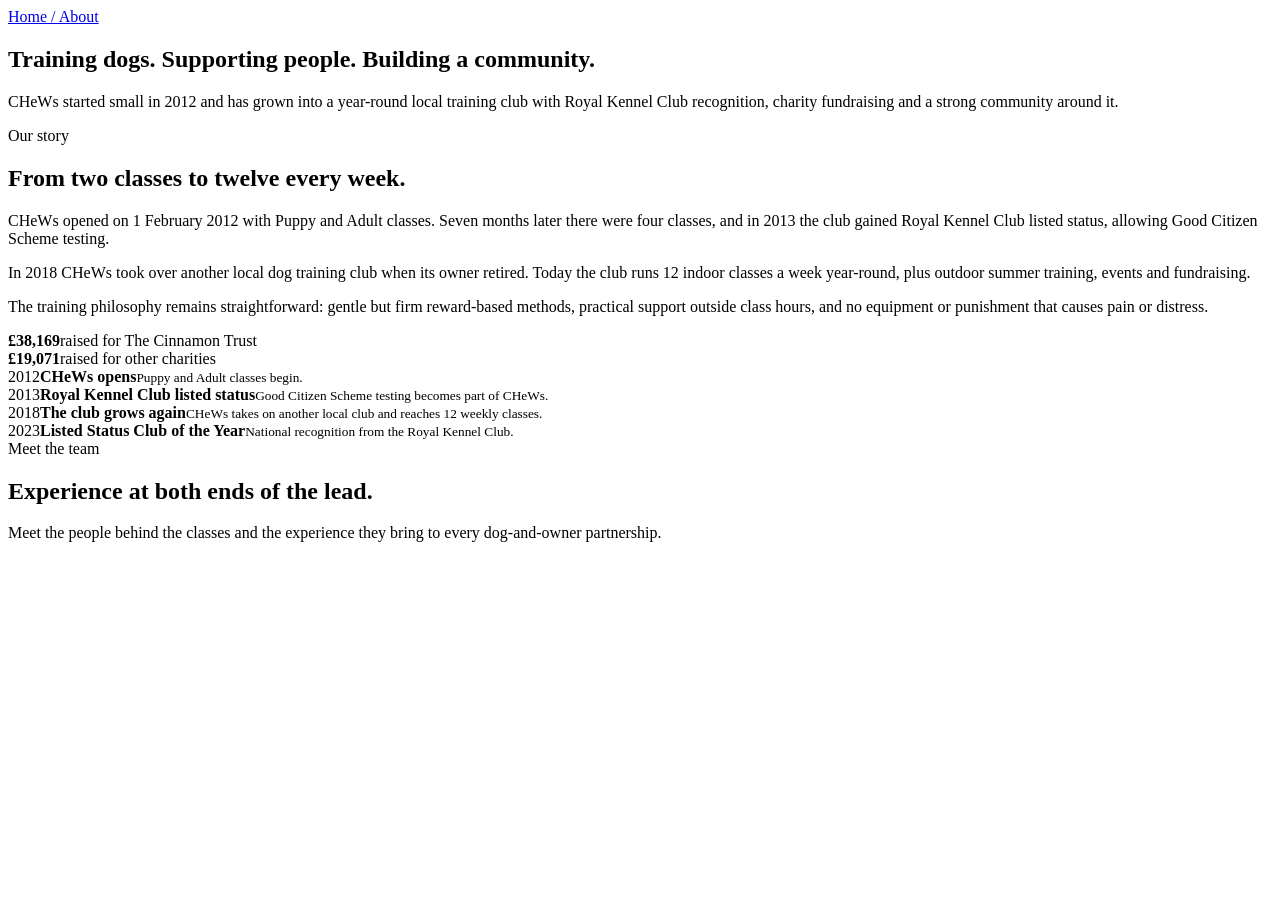
==== about/index.html @ 7ff6c4c8 "Add files via upload" ====
<!doctype html><html lang="en"><head><meta charset="utf-8"><meta name="viewport" content="width=device-width,initial-scale=1"><meta name="theme-color" content="#30241f"><meta name="description" content="The story, approach and team behind CHeWs Dog Training in Chingford."><title>About CHeWs | CHeWs Dog Training</title><link rel="icon" href="../assets/logo/chews-mark.png" type="image/png"><link rel="stylesheet" href="../css/styles.css"></head><body data-page="about" data-root=".."><div id="site-notice" class="site-notice" hidden></div><div id="prototype-error" class="site-notice" hidden></div><header id="site-header" class="site-header"></header><main>
<section class="page-hero"><div class="container"><a class="crumb" href="../">Home / About</a><h1>Training dogs. Supporting people. Building a community.</h1><p>CHeWs started small in 2012 and has grown into a year-round local training club with Royal Kennel Club recognition, charity fundraising and a strong community around it.</p></div></section>
<section class="section"><div class="container story-grid"><div class="story-copy"><span class="eyebrow">Our story</span><h2>From two classes to twelve every week.</h2><p>CHeWs opened on 1 February 2012 with Puppy and Adult classes. Seven months later there were four classes, and in 2013 the club gained Royal Kennel Club listed status, allowing Good Citizen Scheme testing.</p><p>In 2018 CHeWs took over another local dog training club when its owner retired. Today the club runs 12 indoor classes a week year-round, plus outdoor summer training, events and fundraising.</p><p>The training philosophy remains straightforward: gentle but firm reward-based methods, practical support outside class hours, and no equipment or punishment that causes pain or distress.</p><div class="charity-band"><div><strong>£38,169</strong><span>raised for The Cinnamon Trust</span></div><div><strong>£19,071</strong><span>raised for other charities</span></div></div></div><div class="timeline"><div class="timeline-item"><time>2012</time><strong>CHeWs opens</strong><small>Puppy and Adult classes begin.</small></div><div class="timeline-item"><time>2013</time><strong>Royal Kennel Club listed status</strong><small>Good Citizen Scheme testing becomes part of CHeWs.</small></div><div class="timeline-item"><time>2018</time><strong>The club grows again</strong><small>CHeWs takes on another local club and reaches 12 weekly classes.</small></div><div class="timeline-item"><time>2023</time><strong>Listed Status Club of the Year</strong><small>National recognition from the Royal Kennel Club.</small></div></div></div></section>
<section class="section" style="background:var(--cream)"><div class="container"><div class="section-heading split"><div><span class="eyebrow">Meet the team</span><h2>Experience at both ends of the lead.</h2></div><p>Meet the people behind the classes and the experience they bring to every dog-and-owner partnership.</p></div><div id="team-grid"></div></div></section>
</main><footer id="site-footer" class="site-footer"></footer><div id="contact-fab-root"></div><script src="../js/content-provider.js"></script><script src="../js/site.js"></script></body></html>
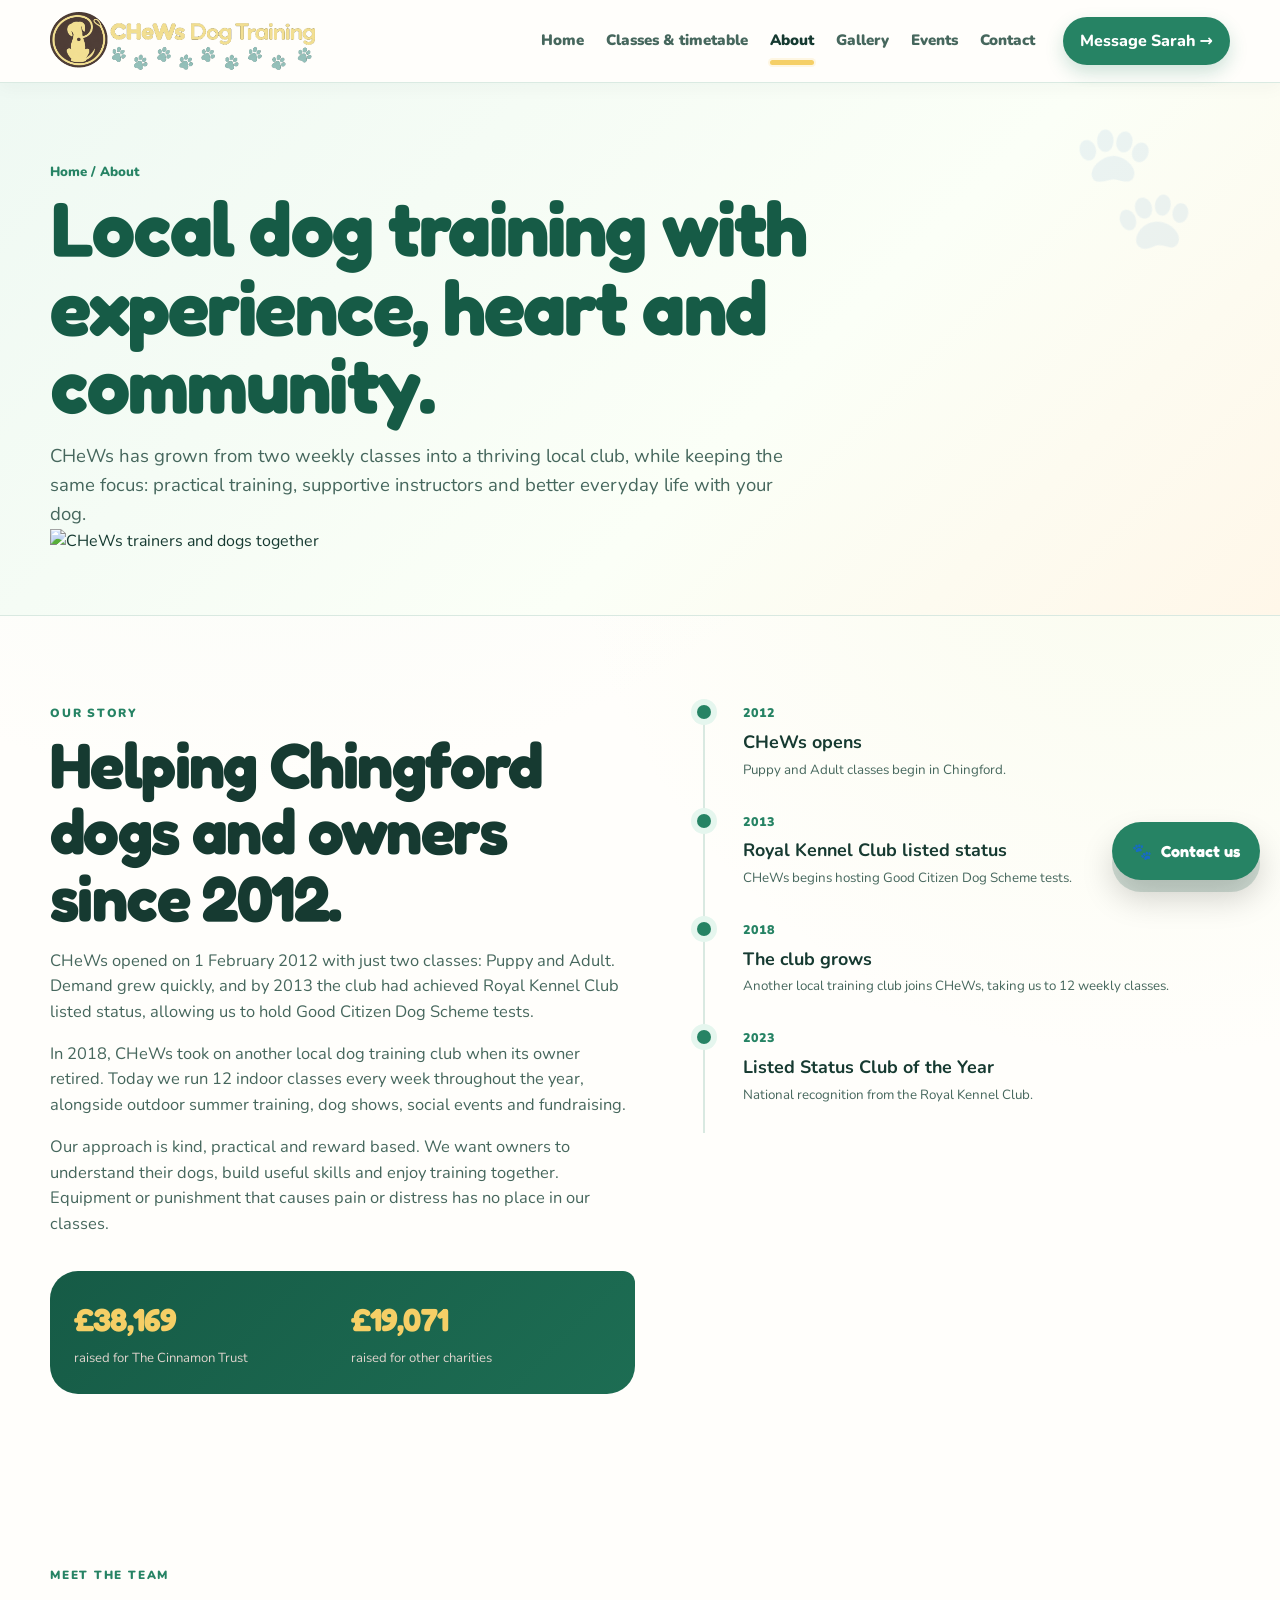
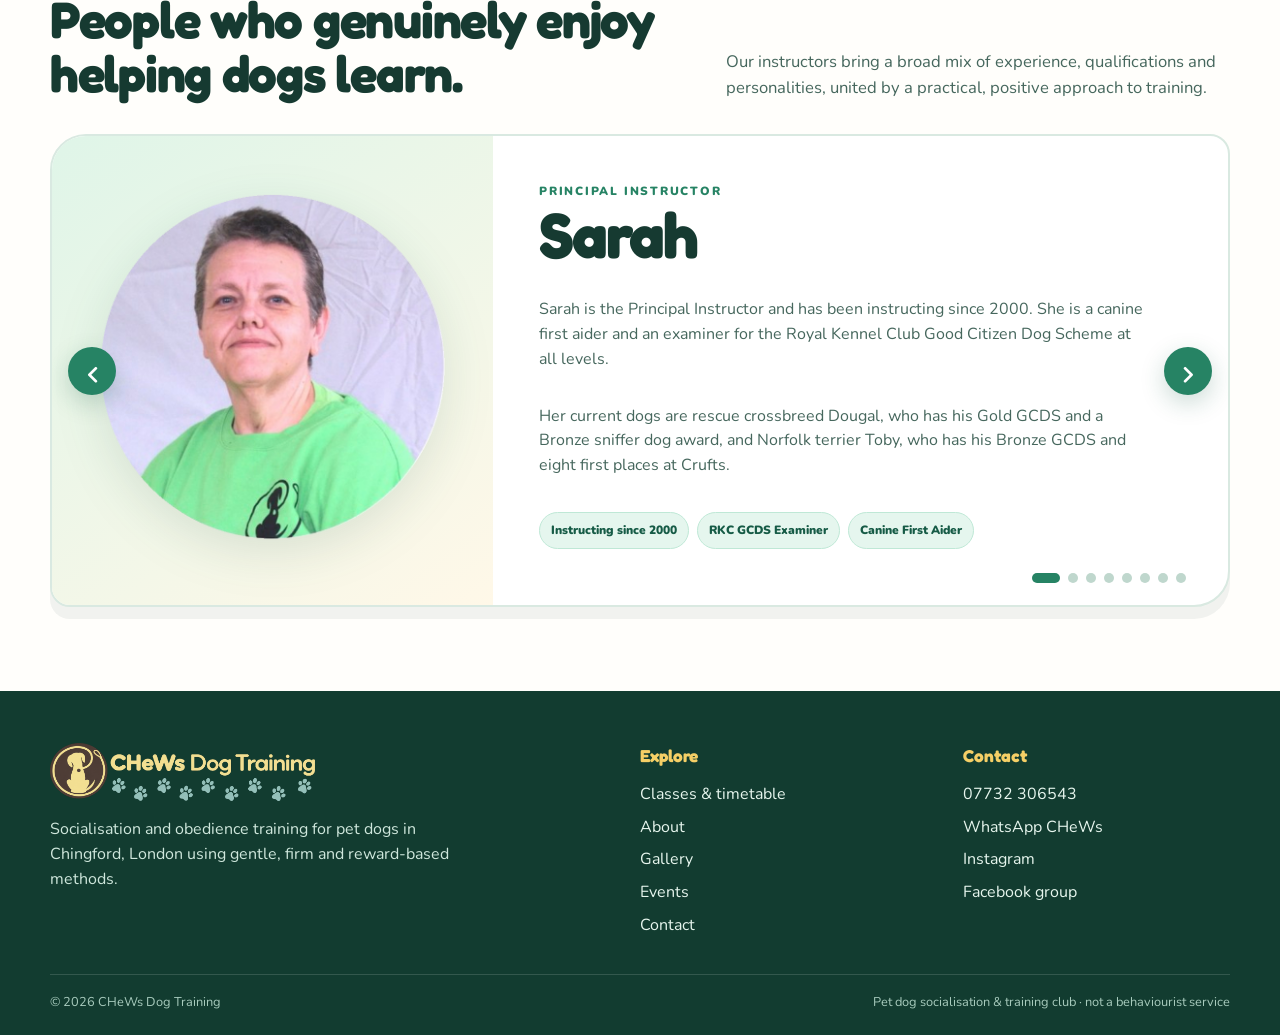
==== commit 445df2ed: "Add files via upload" ====
--- a/about/index.html
+++ b/about/index.html
@@ -1,5 +1,5 @@
-<!doctype html><html lang="en"><head><meta charset="utf-8"><meta name="viewport" content="width=device-width,initial-scale=1"><meta name="theme-color" content="#30241f"><meta name="description" content="The story, approach and team behind CHeWs Dog Training in Chingford."><title>About CHeWs | CHeWs Dog Training</title><link rel="icon" href="../assets/logo/chews-mark.png" type="image/png"><link rel="stylesheet" href="../css/styles.css"></head><body data-page="about" data-root=".."><div id="site-notice" class="site-notice" hidden></div><div id="prototype-error" class="site-notice" hidden></div><header id="site-header" class="site-header"></header><main>
-<section class="page-hero"><div class="container"><a class="crumb" href="../">Home / About</a><h1>Training dogs. Supporting people. Building a community.</h1><p>CHeWs started small in 2012 and has grown into a year-round local training club with Royal Kennel Club recognition, charity fundraising and a strong community around it.</p></div></section>
-<section class="section"><div class="container story-grid"><div class="story-copy"><span class="eyebrow">Our story</span><h2>From two classes to twelve every week.</h2><p>CHeWs opened on 1 February 2012 with Puppy and Adult classes. Seven months later there were four classes, and in 2013 the club gained Royal Kennel Club listed status, allowing Good Citizen Scheme testing.</p><p>In 2018 CHeWs took over another local dog training club when its owner retired. Today the club runs 12 indoor classes a week year-round, plus outdoor summer training, events and fundraising.</p><p>The training philosophy remains straightforward: gentle but firm reward-based methods, practical support outside class hours, and no equipment or punishment that causes pain or distress.</p><div class="charity-band"><div><strong>£38,169</strong><span>raised for The Cinnamon Trust</span></div><div><strong>£19,071</strong><span>raised for other charities</span></div></div></div><div class="timeline"><div class="timeline-item"><time>2012</time><strong>CHeWs opens</strong><small>Puppy and Adult classes begin.</small></div><div class="timeline-item"><time>2013</time><strong>Royal Kennel Club listed status</strong><small>Good Citizen Scheme testing becomes part of CHeWs.</small></div><div class="timeline-item"><time>2018</time><strong>The club grows again</strong><small>CHeWs takes on another local club and reaches 12 weekly classes.</small></div><div class="timeline-item"><time>2023</time><strong>Listed Status Club of the Year</strong><small>National recognition from the Royal Kennel Club.</small></div></div></div></section>
-<section class="section" style="background:var(--cream)"><div class="container"><div class="section-heading split"><div><span class="eyebrow">Meet the team</span><h2>Experience at both ends of the lead.</h2></div><p>Meet the people behind the classes and the experience they bring to every dog-and-owner partnership.</p></div><div id="team-grid"></div></div></section>
+<!doctype html><html lang="en"><head><meta charset="utf-8"><meta name="viewport" content="width=device-width,initial-scale=1"><meta name="theme-color" content="#146047"><meta name="description" content="Meet the team and discover the story behind CHeWs Dog Training in Chingford."><title>About CHeWs | CHeWs Dog Training</title><link rel="icon" href="../assets/logo/chews-mark.png" type="image/png"><link rel="stylesheet" href="../css/styles.css"></head><body data-page="about" data-root=".."><div id="site-notice" class="site-notice" hidden></div><div id="prototype-error" class="site-notice" hidden></div><header id="site-header" class="site-header"></header><main>
+<section class="page-hero"><div class="container page-hero-grid"><div><a class="crumb" href="../">Home / About</a><h1>Local dog training with experience, heart and community.</h1><p>CHeWs has grown from two weekly classes into a thriving local club, while keeping the same focus: practical training, supportive instructors and better everyday life with your dog.</p></div><img class="page-art" src="../assets/images/illustrations/about.png" alt="CHeWs trainers and dogs together"></div></section>
+<section class="section"><div class="container story-grid"><div class="story-copy"><span class="eyebrow">Our story</span><h2>Helping Chingford dogs and owners since 2012.</h2><p>CHeWs opened on 1 February 2012 with just two classes: Puppy and Adult. Demand grew quickly, and by 2013 the club had achieved Royal Kennel Club listed status, allowing us to hold Good Citizen Dog Scheme tests.</p><p>In 2018, CHeWs took on another local dog training club when its owner retired. Today we run 12 indoor classes every week throughout the year, alongside outdoor summer training, dog shows, social events and fundraising.</p><p>Our approach is kind, practical and reward based. We want owners to understand their dogs, build useful skills and enjoy training together. Equipment or punishment that causes pain or distress has no place in our classes.</p><div class="charity-band"><div><strong>£38,169</strong><span>raised for The Cinnamon Trust</span></div><div><strong>£19,071</strong><span>raised for other charities</span></div></div></div><div class="timeline"><div class="timeline-item"><time>2012</time><strong>CHeWs opens</strong><small>Puppy and Adult classes begin in Chingford.</small></div><div class="timeline-item"><time>2013</time><strong>Royal Kennel Club listed status</strong><small>CHeWs begins hosting Good Citizen Dog Scheme tests.</small></div><div class="timeline-item"><time>2018</time><strong>The club grows</strong><small>Another local training club joins CHeWs, taking us to 12 weekly classes.</small></div><div class="timeline-item"><time>2023</time><strong>Listed Status Club of the Year</strong><small>National recognition from the Royal Kennel Club.</small></div></div></div></section>
+<section class="section team-section"><div class="container"><div class="section-heading split"><div><span class="eyebrow">Meet the team</span><h2>People who genuinely enjoy helping dogs learn.</h2></div><p>Our instructors bring a broad mix of experience, qualifications and personalities, united by a practical, positive approach to training.</p></div><div id="team-grid"></div></div></section>
 </main><footer id="site-footer" class="site-footer"></footer><div id="contact-fab-root"></div><script src="../js/content-provider.js"></script><script src="../js/site.js"></script></body></html>
--- a/css/styles.css
+++ b/css/styles.css
@@ -0,0 +1,182 @@
+@import url("https://fonts.googleapis.com/css2?family=Fredoka:wght@500;600;700&family=Nunito:wght@400;600;700;800;900&display=swap");
+
+
+:root{
+  --ink:#163a31; --ink-2:#46675d; --cream:#f5fbf7; --paper:#fffefb; --gold:#f5cf66; --gold-deep:#8a6714;
+  --mint:#bfe8d6; --teal:#268364; --teal-deep:#165b46; --teal-soft:#e5f6ee; --amber:#ec8755; --amber-soft:#fff0e7;
+  --lime:#d9ef9f; --rose:#f7cad0; --line:#d9e9e1; --shadow:0 18px 45px rgba(22,58,49,.12); --radius:28px; --max:1180px;
+}
+*{box-sizing:border-box} html{scroll-behavior:smooth} body{margin:0;font-family:"Nunito",ui-sans-serif,system-ui,-apple-system,BlinkMacSystemFont,"Segoe UI",sans-serif;color:var(--ink);background:var(--paper);line-height:1.55}
+a{color:inherit;text-decoration:none} img{max-width:100%;display:block} button,input,textarea{font:inherit} .container{width:min(var(--max),calc(100% - 40px));margin-inline:auto}
+.site-notice{background:var(--teal);color:white;text-align:center;padding:10px 20px;font-weight:800;font-size:.92rem}.site-header{position:sticky;top:0;z-index:50;background:rgba(255,254,251,.96);backdrop-filter:blur(14px);border-bottom:1px solid rgba(232,224,215,.85)}
+.header-inner{min-height:82px;display:flex;align-items:center;gap:28px}.brand{display:flex;align-items:center;gap:12px;min-width:max-content}.brand img{width:46px;height:46px;object-fit:contain}.brand-copy{display:flex;flex-direction:column;line-height:1}.brand-copy strong{font-size:1.12rem;letter-spacing:.01em}.brand-copy small{margin-top:5px;color:var(--ink-2);font-weight:700;letter-spacing:.04em}.main-nav{margin-left:auto;display:flex;align-items:center;gap:22px}.main-nav a{font-weight:760;color:var(--ink-2);font-size:.94rem;position:relative}.main-nav a:hover,.main-nav a.active{color:var(--ink)}.main-nav a.active:after{content:"";position:absolute;left:0;right:0;bottom:-10px;height:3px;border-radius:99px;background:var(--teal)}.header-cta{background:var(--ink);color:white;padding:12px 17px;border-radius:999px;font-weight:800;white-space:nowrap}.menu-toggle{display:none;margin-left:auto;border:0;background:transparent;padding:7px}.menu-toggle span{display:block;width:24px;height:2px;background:var(--ink);margin:5px}
+.button{display:inline-flex;align-items:center;justify-content:center;gap:8px;min-height:48px;padding:0 20px;border-radius:999px;border:1px solid transparent;font-weight:850}.button.primary{background:var(--gold);color:#35291e}.button.dark{background:var(--ink);color:white}.button.ghost{border-color:#cfc4b9;background:white}.button.teal{background:var(--teal);color:white}.button.amber{background:var(--amber);color:white}.button:hover{transform:translateY(-1px)}
+.eyebrow{display:inline-block;text-transform:uppercase;letter-spacing:.13em;font-weight:900;font-size:.74rem;color:var(--teal)}.eyebrow.light{color:#d8eee8}.section{padding:84px 0}.section-heading{max-width:760px;margin-bottom:34px}.section-heading.split{max-width:none;display:grid;grid-template-columns:1.1fr .9fr;gap:60px;align-items:end}.section-heading h2,.page-hero h1,.home-hero h1{font-family:Georgia,"Times New Roman",serif;letter-spacing:-.035em;line-height:1.02;margin:.35rem 0 0}.section-heading h2{font-size:clamp(2.2rem,4vw,4rem)}.section-heading p{color:var(--ink-2);margin:0;font-size:1.04rem}
+.home-hero{background:linear-gradient(135deg,#2f241f 0%,#49362e 60%,#2f241f 100%);color:white;overflow:hidden}.home-hero-grid{min-height:620px;display:grid;grid-template-columns:1.05fr .95fr;gap:56px;align-items:center;padding:70px 0}.home-hero h1{font-size:clamp(3.5rem,6vw,6.7rem);max-width:760px}.home-hero h1 em{color:var(--gold);font-weight:400}.home-hero p{font-size:1.18rem;color:#eadfd8;max-width:650px}.hero-actions{display:flex;gap:12px;flex-wrap:wrap;margin-top:28px}.hero-actions .ghost{background:transparent;border-color:#756158;color:white}.hero-photo{position:relative}.hero-photo-frame{border-radius:32px;overflow:hidden;background:#111;box-shadow:0 28px 70px rgba(0,0,0,.3)}.hero-photo-frame img{width:100%;height:auto}.hero-badge{position:absolute;left:-26px;bottom:30px;max-width:245px;background:var(--paper);color:var(--ink);border-radius:20px;padding:17px 19px;box-shadow:var(--shadow)}.hero-badge span{display:block;color:var(--teal);font-weight:900;font-size:.74rem;text-transform:uppercase;letter-spacing:.1em}.hero-badge strong{display:block;margin-top:5px;line-height:1.25}.stats-band{background:#241b17;color:white}.stats-grid{display:grid;grid-template-columns:repeat(4,1fr)}.stat{padding:27px 24px;border-right:1px solid #443630}.stat:last-child{border:0}.stat strong{display:block;color:var(--gold);font-family:Georgia,serif;font-size:2rem}.stat span{font-size:.84rem;color:#ded4ce;font-weight:700}
+.quick-grid{display:grid;grid-template-columns:repeat(3,1fr);gap:18px}.quick-card{border:1px solid var(--line);border-radius:var(--radius);padding:28px;background:white;box-shadow:0 10px 30px rgba(48,36,31,.05)}.quick-card .icon{width:48px;height:48px;border-radius:15px;display:grid;place-items:center;background:var(--teal-soft);font-size:1.4rem}.quick-card h3{font-size:1.4rem;margin:16px 0 8px}.quick-card p{color:var(--ink-2);margin:0 0 18px}.quick-card a{font-weight:900;color:var(--teal)}
+.photo-strip{background:var(--cream)}.photo-strip-grid{display:grid;grid-template-columns:1.15fr .85fr;gap:24px;align-items:stretch}.photo-natural{background:white;border:1px solid var(--line);border-radius:28px;overflow:hidden}.photo-natural img{width:100%;height:auto}.photo-copy{display:flex;flex-direction:column;justify-content:center;padding:42px;border-radius:28px;background:var(--ink);color:white}.photo-copy h2{font-family:Georgia,serif;font-size:clamp(2.2rem,4vw,4rem);line-height:1.05;margin:.4rem 0 1rem}.photo-copy p{color:#e4d9d2}.photo-copy .button{align-self:flex-start;margin-top:12px}
+.page-hero{padding:76px 0 62px;background:var(--cream);border-bottom:1px solid var(--line)}.page-hero .crumb{font-size:.83rem;font-weight:850;color:var(--teal)}.page-hero h1{font-size:clamp(3rem,6vw,5.8rem);max-width:930px}.page-hero p{font-size:1.16rem;color:var(--ink-2);max-width:760px;margin:18px 0 0}
+.class-grid{display:grid;grid-template-columns:repeat(4,1fr);gap:16px}.class-card{padding:26px;border:1px solid var(--line);border-radius:22px;background:white;display:flex;flex-direction:column}.class-card.featured{background:var(--ink);color:white;border-color:var(--ink)}.class-badge{font-size:.72rem;font-weight:900;text-transform:uppercase;letter-spacing:.08em;color:var(--teal)}.class-card.featured .class-badge{color:var(--gold)}.class-card h3{font-size:1.42rem;margin:14px 0 8px}.class-card p{color:var(--ink-2);font-size:.94rem;flex:1}.class-card.featured p{color:#e3d8d2}.class-price strong{font-size:1.35rem}.class-price span{display:block;font-size:.78rem;color:var(--ink-2)}.class-card.featured .class-price span{color:#d5cac3}
+.venue-legend{display:flex;gap:12px;flex-wrap:wrap;margin:26px 0}.venue-key{display:inline-flex;align-items:center;gap:9px;padding:10px 14px;border-radius:999px;font-weight:850;border:1px solid var(--line);background:white}.venue-dot{width:13px;height:13px;border-radius:50%}.tone-teal .venue-dot,.venue-key.teal .venue-dot{background:var(--teal)}.tone-amber .venue-dot,.venue-key.amber .venue-dot{background:var(--amber)}
+.schedule-toolbar{display:flex;align-items:center;justify-content:space-between;gap:20px;margin:28px 0 18px}.view-switch{display:inline-flex;background:#efe9e3;padding:4px;border-radius:999px}.view-btn{border:0;background:transparent;padding:10px 16px;border-radius:999px;font-weight:850;color:var(--ink-2);cursor:pointer}.view-btn.active{background:white;color:var(--ink);box-shadow:0 4px 12px rgba(0,0,0,.07)}.schedule-view{display:none}.schedule-view.active{display:block}.venue-card{border-radius:26px;border:1px solid var(--line);overflow:hidden;background:white;margin-bottom:18px}.venue-card-head{padding:25px 27px;display:flex;align-items:center;justify-content:space-between;gap:20px;border-left:8px solid transparent}.venue-card.tone-teal .venue-card-head{border-left-color:var(--teal);background:linear-gradient(90deg,var(--teal-soft),#fff 45%)}.venue-card.tone-amber .venue-card-head{border-left-color:var(--amber);background:linear-gradient(90deg,var(--amber-soft),#fff 45%)}.venue-label{font-size:.71rem;font-weight:950;text-transform:uppercase;letter-spacing:.1em}.tone-teal .venue-label{color:var(--teal)}.tone-amber .venue-label{color:var(--amber)}.venue-card h3{font-size:1.55rem;margin:4px 0}.venue-card-head p{margin:0;color:var(--ink-2)}.directions{font-weight:900;padding:10px 15px;border:1px solid currentColor;border-radius:999px;white-space:nowrap}.tone-teal .directions{color:var(--teal)}.tone-amber .directions{color:var(--amber)}.venue-day-grid{display:grid;grid-template-columns:repeat(3,1fr);border-top:1px solid var(--line)}.venue-day{padding:20px 25px;border-right:1px solid var(--line)}.venue-day:last-child{border:0}.venue-day h4{margin:0 0 10px}.session{display:flex;gap:16px;align-items:center;padding:9px 0;border-top:1px dashed #e8e2dc}.session time{font-weight:950;min-width:54px}.session strong{font-size:.93rem}.session.puppy strong:after{content:" Puppy";font-size:.62rem;background:var(--gold);color:#44351b;padding:3px 6px;border-radius:999px;margin-left:8px}.day-cards{display:grid;grid-template-columns:repeat(3,1fr);gap:16px}.day-card{border:1px solid var(--line);border-radius:24px;padding:24px;background:white}.day-card h3{font-family:Georgia,serif;font-size:1.8rem;margin:0 0 10px}.day-session{display:grid;grid-template-columns:60px 1fr;gap:10px;padding:14px 10px 14px 16px;border-left:6px solid;margin:8px 0;border-radius:12px;background:#faf7f3}.day-session.tone-teal{border-color:var(--teal)}.day-session.tone-amber{border-color:var(--amber)}.day-session time{font-weight:950}.day-session small{display:block;color:var(--ink-2);margin-top:2px}.fees-wrap{margin-top:46px;padding:32px;border-radius:26px;background:var(--cream);display:grid;grid-template-columns:.8fr 1.8fr auto;gap:26px;align-items:center}.fees-wrap h3{font-family:Georgia,serif;font-size:2rem;margin:.2rem 0}.fees-grid{display:grid;grid-template-columns:repeat(3,1fr);gap:10px}.fee{background:white;border:1px solid var(--line);border-radius:17px;padding:15px}.fee span,.fee small{display:block}.fee span{font-size:.78rem;font-weight:850}.fee strong{font-size:1.55rem}.fee small{color:var(--ink-2);font-size:.72rem}
+.map-section{background:var(--cream)}.map-grid{display:grid;grid-template-columns:1fr 1fr;gap:20px}.map-card{background:white;border:1px solid var(--line);border-radius:26px;overflow:hidden;box-shadow:0 8px 25px rgba(48,36,31,.05)}.map-bar{display:flex;align-items:center;justify-content:space-between;gap:18px;padding:20px 22px;border-top:7px solid}.map-card.tone-teal .map-bar{border-color:var(--teal);background:var(--teal-soft)}.map-card.tone-amber .map-bar{border-color:var(--amber);background:var(--amber-soft)}.map-bar h3{margin:0;font-size:1.2rem}.map-bar p{margin:2px 0 0;color:var(--ink-2);font-size:.86rem}.map-frame{height:330px;background:#eae5df;position:relative}.map-frame iframe{width:100%;height:100%;border:0}.map-pin-label{position:absolute;top:14px;left:14px;z-index:2;color:white;font-weight:950;border-radius:999px;padding:8px 12px;box-shadow:0 6px 18px rgba(0,0,0,.18)}.tone-teal .map-pin-label{background:var(--teal)}.tone-amber .map-pin-label{background:var(--amber)}
+.story-grid{display:grid;grid-template-columns:1fr .9fr;gap:68px}.story-copy h2{font-family:Georgia,serif;font-size:clamp(2.5rem,5vw,4.7rem);line-height:1.04;margin:.4rem 0 1rem}.story-copy p{color:var(--ink-2);font-size:1.03rem}.timeline{border-left:2px solid var(--line);padding-left:28px}.timeline-item{position:relative;padding:0 0 28px 10px}.timeline-item:before{content:"";position:absolute;left:-36px;top:5px;width:14px;height:14px;border-radius:50%;background:var(--teal);box-shadow:0 0 0 5px var(--teal-soft)}.timeline-item time{font-weight:950;color:var(--teal);font-size:.78rem;letter-spacing:.08em}.timeline-item strong,.timeline-item small{display:block}.timeline-item strong{font-size:1.12rem;margin-top:4px}.timeline-item small{color:var(--ink-2);margin-top:3px}.charity-band{margin-top:35px;padding:24px;border-radius:22px;background:var(--ink);color:white;display:grid;grid-template-columns:1fr 1fr;gap:16px}.charity-band strong{display:block;font-family:Georgia,serif;color:var(--gold);font-size:2rem}.charity-band span{font-size:.82rem;color:#ded3cc}
+.profile-card{display:grid;grid-template-columns:.7fr 1.3fr;gap:36px;border:1px solid var(--line);border-radius:28px;overflow:hidden;background:white}.profile-visual{min-height:360px;background:var(--cream);display:grid;place-items:center}.profile-visual img{width:100%;height:100%;object-fit:cover}.profile-placeholder{text-align:center;padding:50px}.profile-placeholder img{width:150px;height:150px;object-fit:contain;margin:0 auto 16px}.profile-placeholder span{font-weight:850;color:var(--ink-2)}.profile-copy{padding:42px 42px 42px 0}.profile-copy h3{font-family:Georgia,serif;font-size:3rem;margin:.1rem 0}.profile-copy p{color:var(--ink-2)}.chips{display:flex;gap:8px;flex-wrap:wrap;margin-top:18px}.chips span{background:var(--teal-soft);color:#245d57;border-radius:999px;padding:8px 11px;font-size:.75rem;font-weight:850}
+.gallery-controls{display:flex;align-items:center;justify-content:space-between;gap:20px;margin-bottom:22px}.gallery-tabs{display:flex;gap:8px;flex-wrap:wrap}.gallery-tab{border:1px solid var(--line);background:white;border-radius:999px;padding:9px 14px;font-weight:850;cursor:pointer}.gallery-tab.active{background:var(--ink);color:white;border-color:var(--ink)}.gallery-grid{columns:3 280px;column-gap:18px}.gallery-item{break-inside:avoid;margin:0 0 18px;background:white;border:1px solid var(--line);border-radius:20px;overflow:hidden}.gallery-open{display:block;width:100%;padding:0;border:0;background:white;text-align:left;cursor:zoom-in}.gallery-open img{width:100%;height:auto;object-fit:contain;background:#f1eee9}.gallery-caption{display:flex;justify-content:space-between;gap:10px;padding:13px 15px}.gallery-caption small{color:var(--ink-2)}.gallery-note{color:var(--ink-2);font-size:.9rem;margin-top:24px}.lightbox{border:0;border-radius:18px;padding:0;max-width:min(94vw,1100px);background:#111}.lightbox::backdrop{background:rgba(0,0,0,.78)}.lightbox img{max-width:90vw;max-height:84vh;width:auto;height:auto}.lightbox-close{position:absolute;right:10px;top:10px;width:40px;height:40px;border-radius:50%;border:0;background:white;font-size:1.4rem;cursor:pointer}
+.events-grid{display:grid;gap:18px}.event-card{display:grid;grid-template-columns:120px 1fr;gap:24px;border:1px solid var(--line);border-radius:24px;padding:24px;background:white}.event-date{text-align:center;border-right:1px solid var(--line);padding-right:20px}.event-date span{display:block;font-weight:950;color:var(--teal);letter-spacing:.08em}.event-date strong{font-family:Georgia,serif;font-size:3.2rem;line-height:1}.event-copy h3{font-size:1.45rem;margin:.15rem 0 .5rem}.event-copy p{color:var(--ink-2);margin:.45rem 0}.event-meta{font-weight:800}.past-events{margin-top:50px}.past-events summary{cursor:pointer;font-weight:900;color:var(--ink-2);margin-bottom:16px}.past-events .event-card{opacity:.82}.empty-state{padding:30px;border:1px dashed #ccbfb4;border-radius:20px;color:var(--ink-2)}
+.contact-grid{display:grid;grid-template-columns:.85fr 1.15fr;gap:34px}.contact-card{border-radius:28px;background:var(--ink);color:white;padding:36px}.contact-card .mark{width:120px;height:120px;object-fit:contain}.contact-card h2{font-family:Georgia,serif;font-size:3rem;line-height:1.05;margin:.5rem 0}.contact-card p{color:#e2d8d1}.contact-buttons{display:flex;gap:10px;flex-wrap:wrap;margin-top:22px}.contact-details{display:grid;gap:14px}.detail-card{border:1px solid var(--line);border-radius:22px;background:white;padding:24px}.detail-card h3{margin:0 0 8px}.detail-card p{margin:0;color:var(--ink-2)}.detail-card .venue-line{display:flex;align-items:center;gap:10px}.detail-card .venue-dot{flex:0 0 auto}
+.site-footer{background:#201814;color:#f5eee9;padding:52px 0 22px;margin-top:0}.footer-grid{display:grid;grid-template-columns:1.5fr .75fr .75fr;gap:55px}.footer-brand p{color:#cbbfb8;max-width:440px}.footer-brand .brand-copy small{color:#cbbfb8}.footer-grid h4{margin:0 0 12px;color:var(--gold)}.footer-grid nav,.footer-links{display:grid;gap:8px}.footer-grid a{color:#e9dfd9}.footer-bottom{border-top:1px solid #3c302a;margin-top:36px;padding-top:18px;display:flex;justify-content:space-between;gap:20px;color:#aa9e97;font-size:.8rem}
+.contact-fab-wrap{position:fixed;right:20px;bottom:20px;z-index:70}.contact-fab{border:0;background:var(--teal);color:white;border-radius:999px;min-width:60px;height:58px;padding:0 20px;box-shadow:0 12px 32px rgba(0,0,0,.23);font-weight:900;cursor:pointer}.contact-fab:before{content:"✦";margin-right:9px}.contact-panel{position:absolute;right:0;bottom:68px;width:280px;background:white;border:1px solid var(--line);border-radius:20px;box-shadow:var(--shadow);padding:12px;display:none}.contact-panel.open{display:block}.contact-panel-head{display:flex;align-items:center;justify-content:space-between;padding:5px 6px 10px}.contact-panel-head button{border:0;background:transparent;font-size:1.4rem;cursor:pointer}.contact-panel a{display:block;padding:12px;border-radius:13px;font-weight:850}.contact-panel a:hover{background:var(--cream)}
+@media (max-width:980px){.main-nav{position:absolute;top:82px;left:20px;right:20px;background:white;border:1px solid var(--line);border-radius:20px;padding:12px;display:none;box-shadow:var(--shadow)}.main-nav.open{display:grid}.main-nav a{padding:10px}.main-nav a.active:after{display:none}.menu-toggle{display:block}.header-cta{display:none}.home-hero-grid,.photo-strip-grid,.story-grid,.contact-grid{grid-template-columns:1fr}.hero-photo{max-width:720px}.quick-grid{grid-template-columns:1fr 1fr}.class-grid{grid-template-columns:1fr 1fr}.section-heading.split{grid-template-columns:1fr;gap:14px}.venue-day-grid,.day-cards,.fees-grid,.map-grid{grid-template-columns:1fr}.venue-day{border-right:0;border-bottom:1px solid var(--line)}.fees-wrap{grid-template-columns:1fr}.profile-card{grid-template-columns:1fr}.profile-copy{padding:30px}.footer-grid{grid-template-columns:1fr 1fr}.footer-brand{grid-column:1/-1}.stats-grid{grid-template-columns:1fr 1fr}.stat:nth-child(2){border-right:0}.stat:nth-child(-n+2){border-bottom:1px solid #443630}}
+@media (max-width:620px){.container{width:min(var(--max),calc(100% - 28px))}.section{padding:58px 0}.header-inner{min-height:70px}.brand img{width:40px;height:40px}.brand-copy small{font-size:.72rem}.main-nav{top:70px}.home-hero-grid{min-height:auto;padding:52px 0}.home-hero h1{font-size:3.25rem}.hero-badge{left:12px;right:12px;bottom:12px;max-width:none}.stats-grid{grid-template-columns:1fr 1fr}.stat{padding:20px 14px}.quick-grid,.class-grid{grid-template-columns:1fr}.page-hero{padding:54px 0 44px}.page-hero h1{font-size:3.15rem}.schedule-toolbar{align-items:flex-start;flex-direction:column}.venue-card-head{align-items:flex-start;flex-direction:column}.map-frame{height:280px}.event-card{grid-template-columns:82px 1fr;gap:14px;padding:18px}.event-date strong{font-size:2.5rem}.footer-grid{grid-template-columns:1fr}.footer-brand{grid-column:auto}.footer-bottom{flex-direction:column}.contact-fab{min-width:58px;width:58px;padding:0;font-size:0}.contact-fab:before{font-size:1rem;margin:0}.contact-panel{width:min(280px,calc(100vw - 28px))}.photo-copy{padding:30px}.profile-copy h3{font-size:2.5rem}}
+
+.social-contact{margin-top:34px;padding-top:28px;border-top:1px solid var(--line)}.social-contact h2{font-family:Georgia,serif;font-size:2.15rem;line-height:1.05;margin:.35rem 0 18px}.social-links{display:grid;gap:10px}.social-link{display:grid;grid-template-columns:46px 1fr auto;align-items:center;gap:12px;padding:13px 14px;border:1px solid var(--line);border-radius:16px;background:white}.social-link:hover{border-color:#cfc1b6;transform:translateY(-1px)}.social-icon{width:42px;height:42px;border-radius:13px;display:grid;place-items:center;background:var(--cream);font-size:1.25rem;font-weight:950}.social-link.instagram .social-icon{color:#9b3d78}.social-link.facebook .social-icon{color:#315da8}.social-link strong,.social-link small{display:block}.social-link small{color:var(--ink-2);font-size:.76rem;margin-top:2px}.social-link b{font-size:1rem;color:var(--ink-2)}
+
+
+/* v5 visual refresh: greener, friendlier and more playful */
+body{background:var(--paper);background-image:radial-gradient(circle at 20% 0%,rgba(191,232,214,.18),transparent 28%),radial-gradient(circle at 90% 18%,rgba(217,239,159,.14),transparent 24%)}
+.brand-copy strong,.section-heading h2,.page-hero h1,.home-hero h1,.photo-copy h2,.story-copy h2,.profile-copy h3,.contact-card h2,.fees-wrap h3,.day-card h3,.event-date strong,.charity-band strong,.stat strong{font-family:"Fredoka","Trebuchet MS",sans-serif!important;letter-spacing:-.025em}
+.brand-copy strong{font-size:1.22rem;font-weight:700;color:var(--teal-deep)}
+.brand-copy small{font-family:"Nunito",sans-serif;font-weight:900;letter-spacing:.07em;color:var(--ink-2)}
+.site-header{border-bottom:1px solid rgba(217,233,225,.95);box-shadow:0 4px 18px rgba(22,58,49,.04)}
+.main-nav a{font-weight:900}
+.main-nav a.active:after{height:5px;bottom:-12px;background:var(--gold);box-shadow:0 0 0 2px rgba(245,207,102,.16)}
+.header-cta{background:var(--teal);box-shadow:0 8px 18px rgba(38,131,100,.22)}
+.header-cta:hover{background:var(--teal-deep)}
+.site-notice{background:var(--teal-deep)}
+.button{font-weight:900;letter-spacing:.01em;box-shadow:0 6px 0 rgba(22,91,70,.10);transition:transform .15s ease,box-shadow .15s ease,background .15s ease}
+.button:hover{transform:translateY(-3px) rotate(-.4deg);box-shadow:0 10px 0 rgba(22,91,70,.08)}
+.button.primary{background:var(--gold);color:var(--ink)}
+.button.dark{background:var(--teal-deep)}
+.button.ghost{border:2px solid var(--mint);background:#fff}
+.button.teal{background:var(--teal)}
+.button.amber{background:var(--amber)}
+.eyebrow{color:var(--teal);font-weight:950;letter-spacing:.15em}
+.section-heading h2{color:var(--ink);font-weight:700;line-height:1.06}
+.home-hero{position:relative;background:linear-gradient(135deg,#164c3a 0%,#22755a 52%,#123e31 100%)}
+.home-hero:before,.home-hero:after{content:"";position:absolute;border-radius:50%;pointer-events:none}
+.home-hero:before{width:300px;height:300px;right:40%;top:-155px;background:rgba(217,239,159,.13)}
+.home-hero:after{width:220px;height:220px;left:-90px;bottom:-120px;background:rgba(245,207,102,.15)}
+.home-hero h1{font-weight:700;line-height:.98;letter-spacing:-.045em}
+.home-hero h1 em{font-style:normal;color:var(--gold);position:relative;display:inline-block}
+.home-hero h1 em:after{content:"";position:absolute;left:2%;right:0;bottom:-8px;height:9px;border-radius:50%;background:rgba(245,207,102,.22);transform:rotate(-1.5deg)}
+.home-hero p{color:#e8f5ef;font-weight:650}
+.hero-photo-frame{border-radius:42% 58% 48% 52% / 38% 41% 59% 62%;border:8px solid rgba(255,255,255,.20);background:#0f3027;box-shadow:0 30px 70px rgba(6,35,27,.32);overflow:hidden}
+.hero-badge{border-radius:22px 22px 22px 8px;border:2px solid var(--mint);transform:rotate(-2deg)}
+.hero-badge span{color:var(--teal)}
+.stats-band{background:var(--teal-deep)}
+.stat{border-color:rgba(255,255,255,.13)}
+.stat strong{color:var(--gold);font-weight:700}
+.stat span{color:#daf0e6}
+.quick-card{position:relative;border:2px solid var(--line);border-radius:30px;box-shadow:0 10px 0 rgba(38,131,100,.06);transition:transform .18s ease,box-shadow .18s ease}
+.quick-card:nth-child(2){transform:translateY(8px)}
+.quick-card:hover{transform:translateY(-5px) rotate(-.5deg);box-shadow:0 16px 0 rgba(38,131,100,.08)}
+.quick-card:nth-child(2):hover{transform:translateY(3px) rotate(.5deg)}
+.quick-card .icon{width:54px;height:54px;border-radius:18px 18px 18px 7px;background:var(--mint);font-size:1.55rem;transform:rotate(-3deg)}
+.quick-card:nth-child(2) .icon{background:var(--amber-soft);transform:rotate(3deg)}
+.quick-card:nth-child(3) .icon{background:#f8efbd}
+.quick-card h3{font-family:"Fredoka",sans-serif;font-weight:700;color:var(--ink)}
+.quick-card a{color:var(--teal);font-weight:950}
+.photo-strip{background:linear-gradient(180deg,var(--cream),#edf8f2)}
+.photo-natural{border:2px solid var(--line);border-radius:34px 20px 34px 20px;box-shadow:0 16px 0 rgba(38,131,100,.06)}
+.photo-copy{background:var(--teal-deep);border-radius:24px 42px 24px 42px;position:relative;overflow:hidden}
+.photo-copy:after{content:"🐾";position:absolute;right:26px;bottom:12px;font-size:5.5rem;opacity:.07;transform:rotate(-14deg)}
+.page-hero{position:relative;background:linear-gradient(135deg,#eff9f3 0%,#fbfff7 60%,#fff7e9 100%);overflow:hidden}
+.page-hero:after{content:"🐾";position:absolute;right:6vw;top:18px;font-size:7rem;opacity:.07;transform:rotate(14deg)}
+.page-hero h1{font-weight:700;color:var(--teal-deep)}
+.class-card{border:2px solid var(--line);border-radius:26px 26px 26px 10px;box-shadow:0 8px 0 rgba(38,131,100,.05);transition:transform .15s ease}
+.class-card:nth-child(even){border-radius:26px 10px 26px 26px}
+.class-card:hover{transform:translateY(-3px)}
+.class-card.featured{background:linear-gradient(145deg,var(--teal-deep),#1d6d53);border-color:transparent;box-shadow:0 10px 0 rgba(22,91,70,.18)}
+.class-badge{color:var(--teal)}
+.class-card.featured .class-badge{color:var(--gold)}
+.venue-key{border:2px solid var(--line);font-weight:950;box-shadow:0 5px 0 rgba(22,58,49,.04)}
+.tone-teal .venue-dot,.venue-key.teal .venue-dot{background:var(--teal)}
+.tone-amber .venue-dot,.venue-key.amber .venue-dot{background:var(--amber)}
+.view-switch{background:#e7f1ec;border:1px solid var(--line)}
+.view-btn.active{box-shadow:0 4px 0 rgba(22,58,49,.08)}
+.venue-card{border:2px solid var(--line);border-radius:30px 30px 30px 12px;box-shadow:0 8px 0 rgba(22,58,49,.04)}
+.venue-card.tone-teal .venue-card-head{border-left-color:var(--teal);background:linear-gradient(90deg,#dff4e9,#fff 55%)}
+.venue-card.tone-amber .venue-card-head{border-left-color:var(--amber);background:linear-gradient(90deg,#ffeadf,#fff 55%)}
+.venue-card h3,.map-bar h3,.detail-card h3{font-family:"Fredoka",sans-serif;font-weight:700}
+.directions{font-weight:950;border-width:2px}
+.session.puppy strong:after{background:var(--gold);font-weight:950}
+.day-card{border:2px solid var(--line);border-radius:28px 28px 12px 28px;box-shadow:0 7px 0 rgba(22,58,49,.05)}
+.day-session{background:#f7fbf8;border-radius:14px}
+.fees-wrap{background:linear-gradient(135deg,#edf8f2,#fbf8e8);border:2px dashed var(--mint)}
+.map-card{border:2px solid var(--line);border-radius:28px 28px 12px 28px;box-shadow:0 9px 0 rgba(22,58,49,.05)}
+.map-pin-label{font-family:"Fredoka",sans-serif}
+.story-grid{align-items:start}
+.timeline-item:before{background:var(--teal);box-shadow:0 0 0 6px var(--teal-soft)}
+.charity-band{background:linear-gradient(135deg,var(--teal-deep),#1d6d53);border-radius:28px 12px 28px 28px}
+.profile-card{border:2px solid var(--line);border-radius:34px 18px 34px 18px;box-shadow:0 10px 0 rgba(22,58,49,.05)}
+.profile-visual{background:linear-gradient(145deg,#eaf7f0,#fff7e9)}
+.chips span{background:var(--teal-soft);color:var(--teal-deep);font-weight:900;border:1px solid var(--mint)}
+.gallery-tab{border:2px solid var(--line);font-weight:950}
+.gallery-tab.active{background:var(--teal);border-color:var(--teal)}
+.gallery-item{border:2px solid var(--line);border-radius:24px 12px 24px 24px;box-shadow:0 6px 0 rgba(22,58,49,.04)}
+.event-card{border:2px solid var(--line);border-radius:30px 16px 30px 30px;box-shadow:0 8px 0 rgba(22,58,49,.05)}
+.event-date strong{color:var(--ink)}
+.event-date span{color:var(--teal);font-weight:950}
+.contact-card{background:linear-gradient(145deg,var(--teal-deep),#236f57);border-radius:38px 20px 38px 20px;position:relative;overflow:hidden}
+.contact-card:after{content:"🐾";position:absolute;right:-10px;bottom:-24px;font-size:7rem;opacity:.06;transform:rotate(-18deg)}
+.detail-card{border:2px solid var(--line);border-radius:24px 24px 24px 10px;box-shadow:0 6px 0 rgba(22,58,49,.04)}
+.social-contact h2{font-family:"Fredoka",sans-serif!important}
+.social-link{border:2px solid var(--line);border-radius:18px 18px 18px 8px;box-shadow:0 5px 0 rgba(22,58,49,.04)}
+.social-link:hover{border-color:var(--mint);transform:translateY(-2px)}
+.social-icon{background:var(--teal-soft)}
+.site-footer{background:#123c30;color:#f5fff9}
+.footer-grid h4{color:var(--gold);font-family:"Fredoka",sans-serif;font-size:1.08rem}
+.footer-grid a{color:#e7f6ee}
+.footer-brand p{color:#cfe7dc}
+.footer-brand .brand-copy strong{color:#fff}
+.footer-brand .brand-copy small{color:#cfe7dc}
+.footer-bottom{border-color:rgba(255,255,255,.14);color:#a8cbbd}
+.contact-fab{background:var(--teal);font-family:"Fredoka",sans-serif;font-weight:700;box-shadow:0 12px 0 rgba(22,91,70,.18),0 18px 32px rgba(0,0,0,.18)}
+.contact-fab:before{content:"🐾"}
+.contact-panel{border:2px solid var(--line);border-radius:22px 22px 8px 22px}
+.contact-panel a:hover{background:var(--teal-soft)}
+.empty-state{border:2px dashed var(--mint);background:#f9fdfb;border-radius:22px}
+@media (max-width:620px){.quick-card:nth-child(2){transform:none}.quick-card:nth-child(2):hover{transform:translateY(-3px)}.hero-photo-frame{border-radius:30px 18px 30px 18px}.page-hero:after{font-size:4.5rem;right:-10px}}
+
+/* v5.1: full logo lock-up, trainer carousel, three-event home grid */
+.brand.brand-lockup{display:flex;align-items:center;min-width:0;max-width:330px}
+.brand.brand-lockup img{width:auto;height:58px;max-width:100%;object-fit:contain;object-position:left center}
+.site-header .brand-lockup{flex:0 1 310px}
+.footer-lockup{max-width:360px}
+.footer-lockup img{height:72px}
+
+.trainers-home{background:linear-gradient(180deg,#fffefb 0%,#f4fbf7 100%);overflow:hidden}
+.trainer-carousel{position:relative;overflow:hidden;border:2px solid var(--line);border-radius:36px 20px 36px 20px;background:white;box-shadow:0 12px 0 rgba(22,58,49,.06);outline:none}
+.trainer-track{display:flex;transition:transform .45s cubic-bezier(.22,.61,.36,1);will-change:transform}
+.trainer-slide{min-width:100%;display:grid;grid-template-columns:minmax(280px,.75fr) 1.25fr;min-height:390px}
+.trainer-photo{background:linear-gradient(145deg,#eaf7f0,#fff7e9);display:grid;place-items:center;overflow:hidden}
+.trainer-photo>img{width:min(88%,420px);height:min(88%,420px);object-fit:contain;filter:drop-shadow(0 14px 24px rgba(20,72,54,.12))}
+.trainer-copy{padding:46px 80px 56px 46px;display:flex;flex-direction:column;justify-content:center}
+.trainer-copy h3{font-family:"Fredoka","Trebuchet MS",sans-serif;font-size:clamp(2.6rem,5vw,4.6rem);line-height:1;margin:.15rem 0 .9rem;letter-spacing:-.035em}
+.trainer-copy p{color:var(--ink-2);max-width:720px}
+.carousel-btn{position:absolute;top:50%;transform:translateY(-50%);width:48px;height:48px;border:0;border-radius:50%;background:var(--teal);color:white;font-family:"Fredoka",sans-serif;font-size:2rem;line-height:1;display:grid;place-items:center;cursor:pointer;box-shadow:0 8px 24px rgba(22,91,70,.22)}
+.carousel-btn:hover{background:var(--ink)}
+.carousel-btn.prev{left:16px}.carousel-btn.next{right:16px}
+.carousel-dots{position:absolute;right:42px;bottom:22px;display:flex;gap:8px}
+.carousel-dot{width:10px;height:10px;border:0;border-radius:50%;background:#bfd7cd;padding:0;cursor:pointer}
+.carousel-dot.active{width:28px;border-radius:999px;background:var(--teal)}
+.home-events-grid{grid-template-columns:repeat(3,minmax(0,1fr));align-items:stretch}
+.home-events-grid .event-card{grid-template-columns:1fr;gap:14px;height:100%;padding:24px}
+.home-events-grid .event-date{display:flex;align-items:baseline;gap:8px;text-align:left;border-right:0;border-bottom:2px dashed var(--line);padding:0 0 14px}
+.home-events-grid .event-date strong{font-size:2.5rem;order:-1}
+.home-events-grid .event-date small{margin-left:auto;background:var(--teal-soft);color:var(--teal-deep);font-weight:900;border-radius:999px;padding:5px 9px;font-size:.7rem;text-transform:uppercase;letter-spacing:.06em}
+.home-events-grid .event-card.is-past{opacity:.78}
+
+@media (max-width:980px){
+  .site-header .brand-lockup{flex-basis:250px}.brand.brand-lockup img{height:52px}
+  .trainer-slide{grid-template-columns:1fr}.trainer-photo{min-height:320px}.trainer-copy{padding:36px 72px 54px}.home-events-grid{grid-template-columns:1fr}
+}
+@media (max-width:620px){
+  .site-header .brand-lockup{flex-basis:205px;max-width:205px}.brand.brand-lockup img{height:45px}.footer-lockup img{height:58px}
+  .trainer-photo{min-height:260px}.trainer-copy{padding:30px 28px 62px}.carousel-btn{top:auto;bottom:14px;transform:none;width:42px;height:42px}.carousel-btn.prev{left:16px}.carousel-btn.next{left:64px;right:auto}.carousel-dots{right:20px;bottom:28px}
+}
+
+/* v5.2 trainer portraits: preserve full faces instead of centre-cropping */
+.trainer-photo{padding:22px;background:linear-gradient(145deg,#dff5e8,#fff8e8)}
+@media(max-width:640px){.trainer-photo{min-height:300px;padding:18px}.trainer-photo>img{width:min(84vw,360px);height:min(84vw,360px)}}
